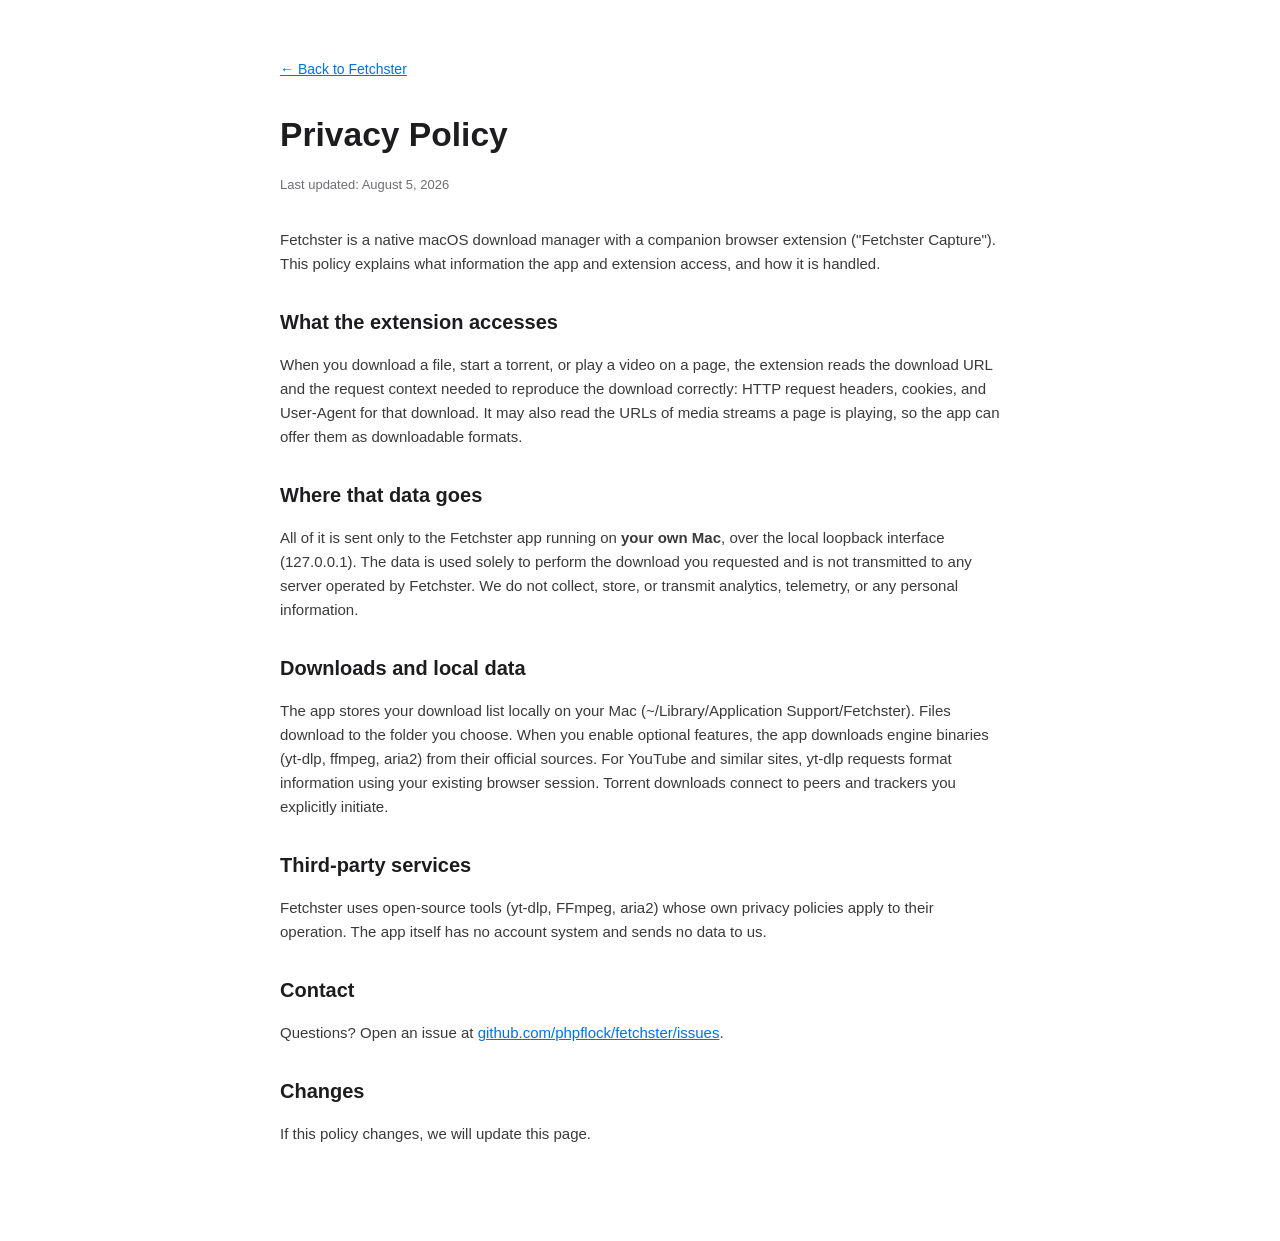
==== docs/privacy.html @ e9321f4a "Add privacy policy for extension store submission" ====
<!doctype html>
<html lang="en">
<head>
  <meta charset="utf-8">
  <meta name="viewport" content="width=device-width, initial-scale=1">
  <title>Privacy Policy — Fetchster</title>
  <link rel="icon" href="data:image/svg+xml,%3Csvg xmlns='http://www.w3.org/2000/svg' viewBox='0 0 24 24'%3E%3Cpath fill='%230a84ff' d='M12 3a1 1 0 0 1 1 1v9.6l3.3-3.3a1 1 0 1 1 1.4 1.4l-5 5a1 1 0 0 1-1.4 0l-5-5a1 1 0 1 1 1.4-1.4l3.3 3.3V4a1 1 0 0 1 1-1z'/%3E%3Cpath fill='%230a84ff' d='M5 20a1 1 0 0 1 1-1h12a1 1 0 1 1 0 2H6a1 1 0 0 1-1-1z'/%3E%3C/svg%3E">
  <style>
    body { font-family: -apple-system, BlinkMacSystemFont, "SF Pro Text", "Segoe UI", Roboto, sans-serif;
           color: #1d1d1f; background: #fff; line-height: 1.6; margin: 0; }
    main { max-width: 720px; margin: 0 auto; padding: 56px 24px 80px; }
    h1 { font-size: 2.1rem; margin: 0 0 6px; }
    .updated { color: #6e6e73; font-size: 13px; margin-bottom: 32px; }
    h2 { font-size: 1.25rem; margin: 30px 0 8px; }
    p, li { font-size: 15px; color: #3a3a3c; }
    a { color: #0071e3; }
    .back { display: inline-block; margin-bottom: 28px; font-size: 14px; }
  </style>
</head>
<body>
<main>
  <a class="back" href="./">&larr; Back to Fetchster</a>
  <h1>Privacy Policy</h1>
  <p class="updated">Last updated: August 5, 2026</p>

  <p>Fetchster is a native macOS download manager with a companion browser
  extension ("Fetchster Capture"). This policy explains what information the
  app and extension access, and how it is handled.</p>

  <h2>What the extension accesses</h2>
  <p>When you download a file, start a torrent, or play a video on a page, the
  extension reads the download URL and the request context needed to reproduce
  the download correctly: HTTP request headers, cookies, and User-Agent for
  that download. It may also read the URLs of media streams a page is playing,
  so the app can offer them as downloadable formats.</p>

  <h2>Where that data goes</h2>
  <p>All of it is sent only to the Fetchster app running on <strong>your own
  Mac</strong>, over the local loopback interface (127.0.0.1). The data is used
  solely to perform the download you requested and is not transmitted to any
  server operated by Fetchster. We do not collect, store, or transmit
  analytics, telemetry, or any personal information.</p>

  <h2>Downloads and local data</h2>
  <p>The app stores your download list locally on your Mac
  (~/Library/Application Support/Fetchster). Files download to the folder you
  choose. When you enable optional features, the app downloads engine binaries
  (yt-dlp, ffmpeg, aria2) from their official sources. For YouTube and similar
  sites, yt-dlp requests format information using your existing browser
  session. Torrent downloads connect to peers and trackers you explicitly
  initiate.</p>

  <h2>Third-party services</h2>
  <p>Fetchster uses open-source tools (yt-dlp, FFmpeg, aria2) whose own
  privacy policies apply to their operation. The app itself has no account
  system and sends no data to us.</p>

  <h2>Contact</h2>
  <p>Questions? Open an issue at
  <a href="https://github.com/phpflock/fetchster/issues">github.com/phpflock/fetchster/issues</a>.</p>

  <h2>Changes</h2>
  <p>If this policy changes, we will update this page.</p>
</main>
</body>
</html>
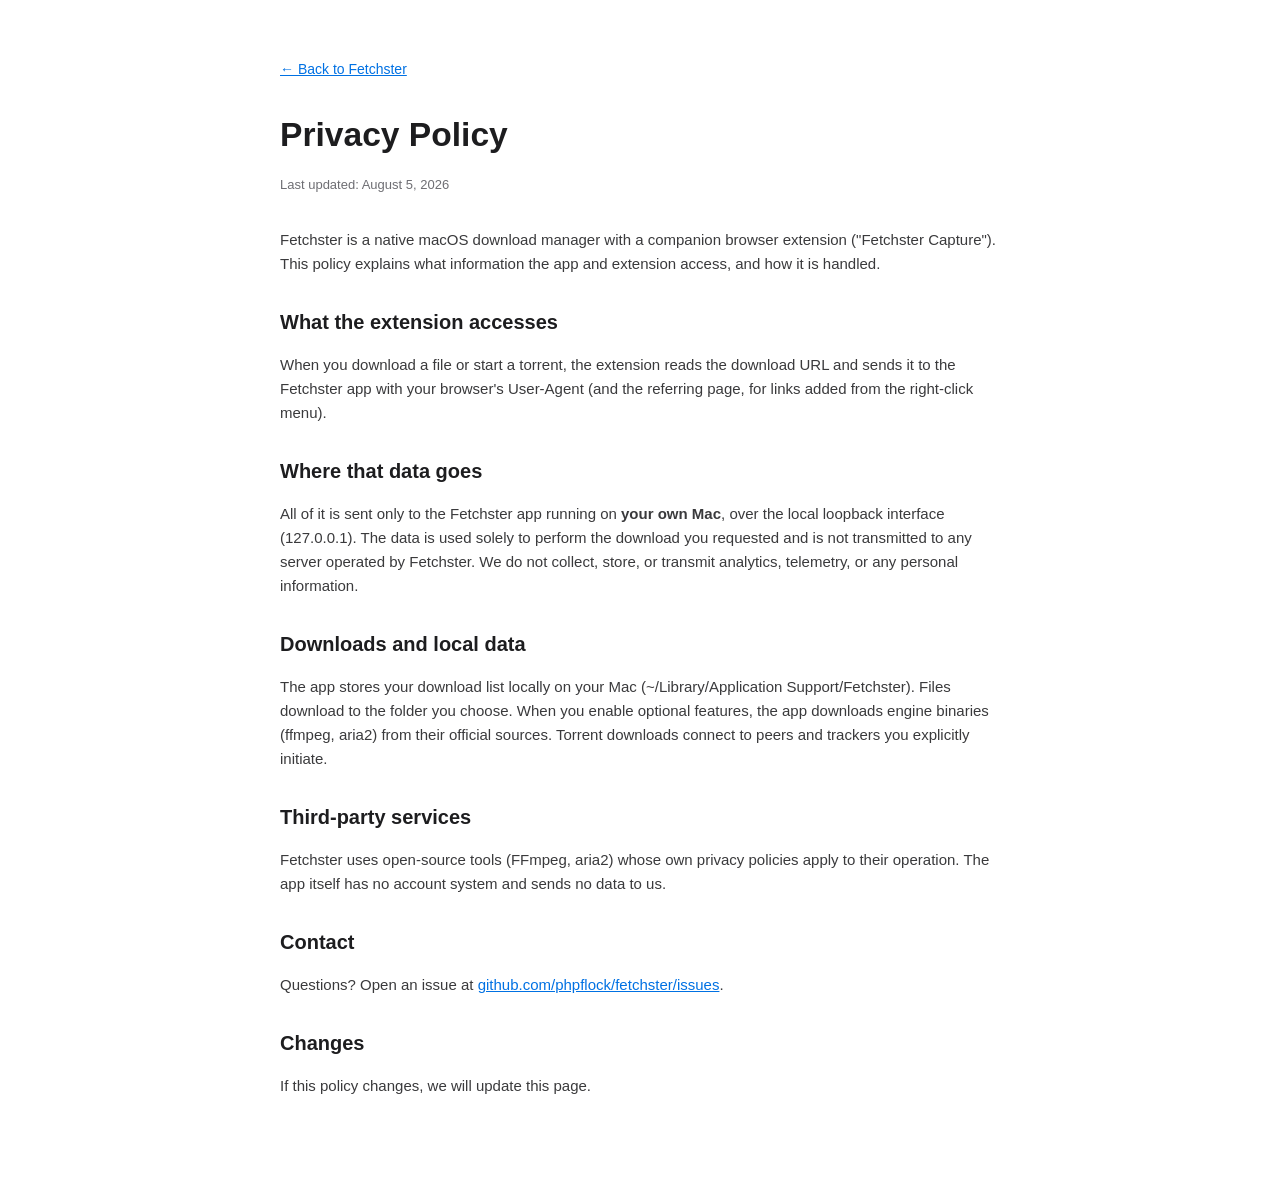
==== commit 65b81bff: "Add Web Store-ready extension, Safari extension, screenshots, and site updates" ====
--- a/docs/privacy.html
+++ b/docs/privacy.html
@@ -28,11 +28,10 @@
   app and extension access, and how it is handled.</p>
 
   <h2>What the extension accesses</h2>
-  <p>When you download a file, start a torrent, or play a video on a page, the
-  extension reads the download URL and the request context needed to reproduce
-  the download correctly: HTTP request headers, cookies, and User-Agent for
-  that download. It may also read the URLs of media streams a page is playing,
-  so the app can offer them as downloadable formats.</p>
+  <p>When you download a file or start a torrent, the extension reads the
+  download URL and sends it to the Fetchster app with your browser's
+  User-Agent (and the referring page, for links added from the right-click
+  menu).</p>
 
   <h2>Where that data goes</h2>
   <p>All of it is sent only to the Fetchster app running on <strong>your own
@@ -45,15 +44,13 @@
   <p>The app stores your download list locally on your Mac
   (~/Library/Application Support/Fetchster). Files download to the folder you
   choose. When you enable optional features, the app downloads engine binaries
-  (yt-dlp, ffmpeg, aria2) from their official sources. For YouTube and similar
-  sites, yt-dlp requests format information using your existing browser
-  session. Torrent downloads connect to peers and trackers you explicitly
-  initiate.</p>
+  (ffmpeg, aria2) from their official sources. Torrent downloads connect to
+  peers and trackers you explicitly initiate.</p>
 
   <h2>Third-party services</h2>
-  <p>Fetchster uses open-source tools (yt-dlp, FFmpeg, aria2) whose own
-  privacy policies apply to their operation. The app itself has no account
-  system and sends no data to us.</p>
+  <p>Fetchster uses open-source tools (FFmpeg, aria2) whose own privacy
+  policies apply to their operation. The app itself has no account system and
+  sends no data to us.</p>
 
   <h2>Contact</h2>
   <p>Questions? Open an issue at
